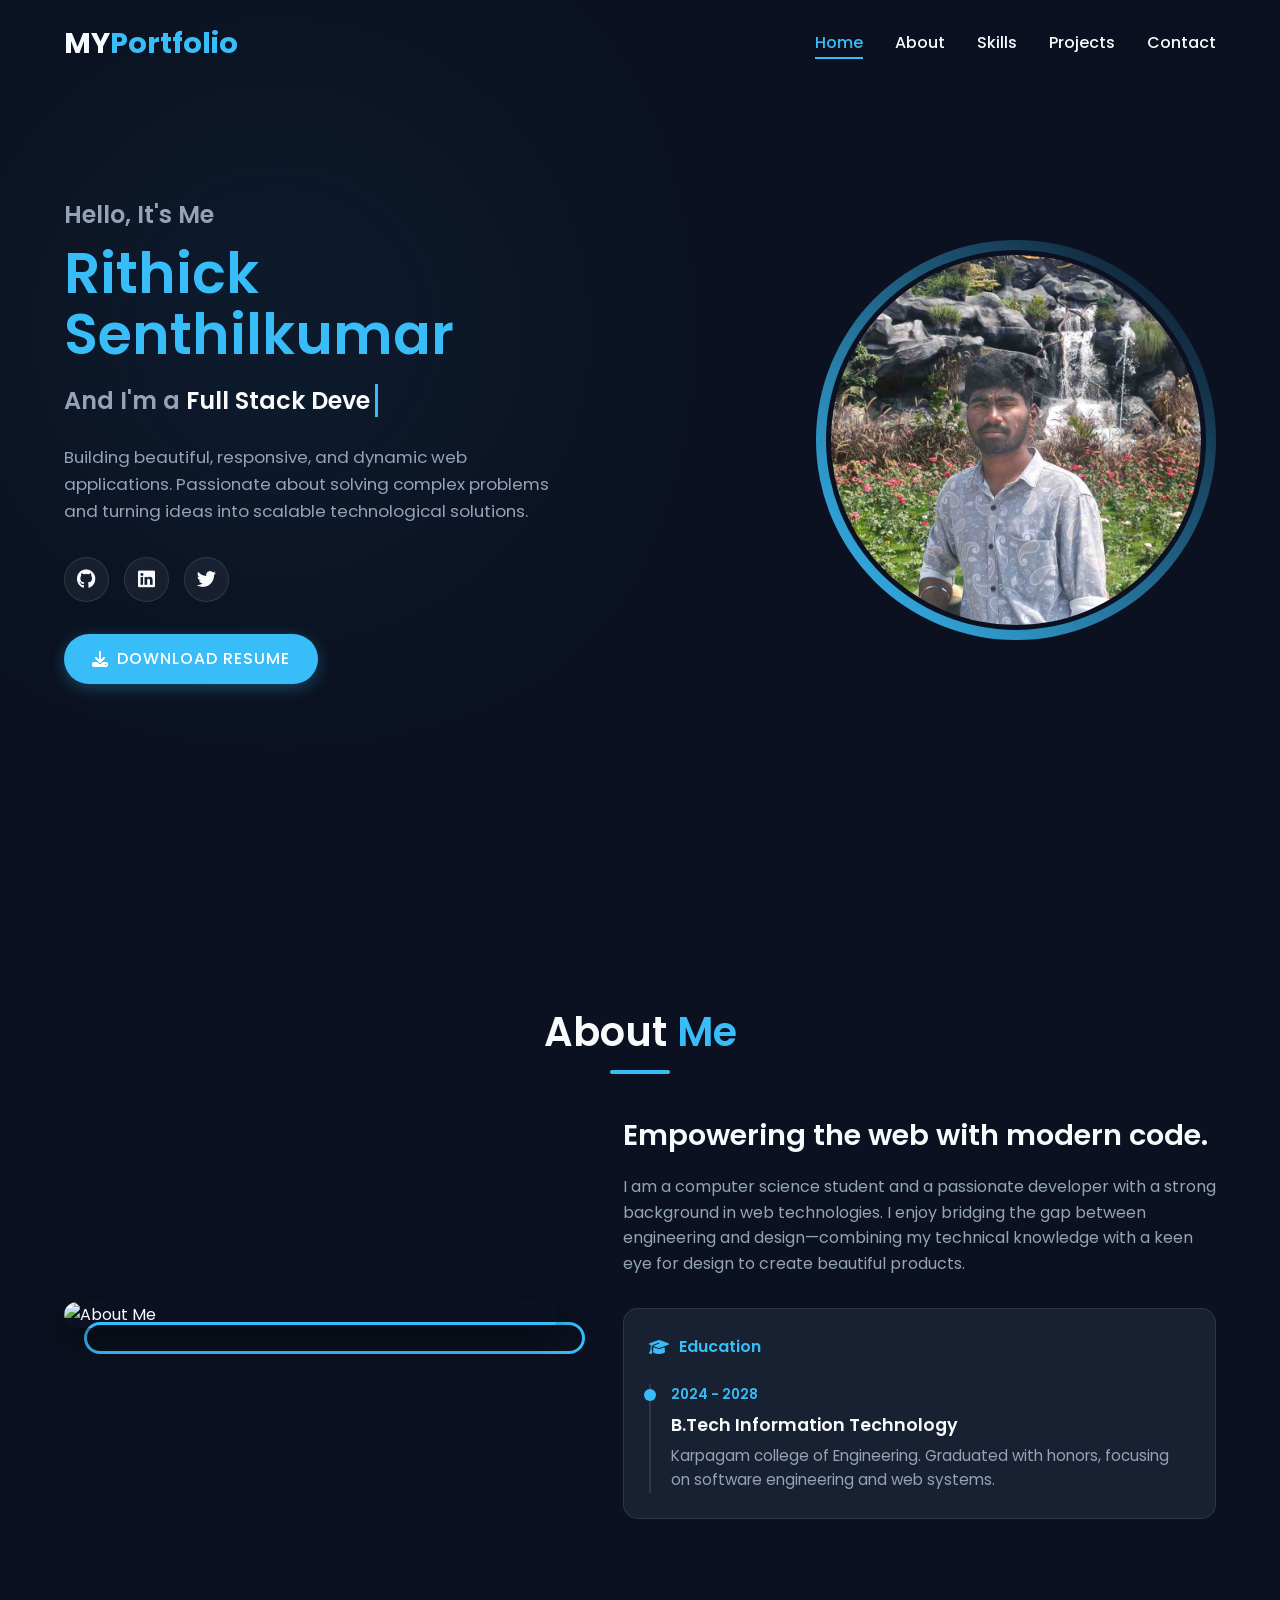
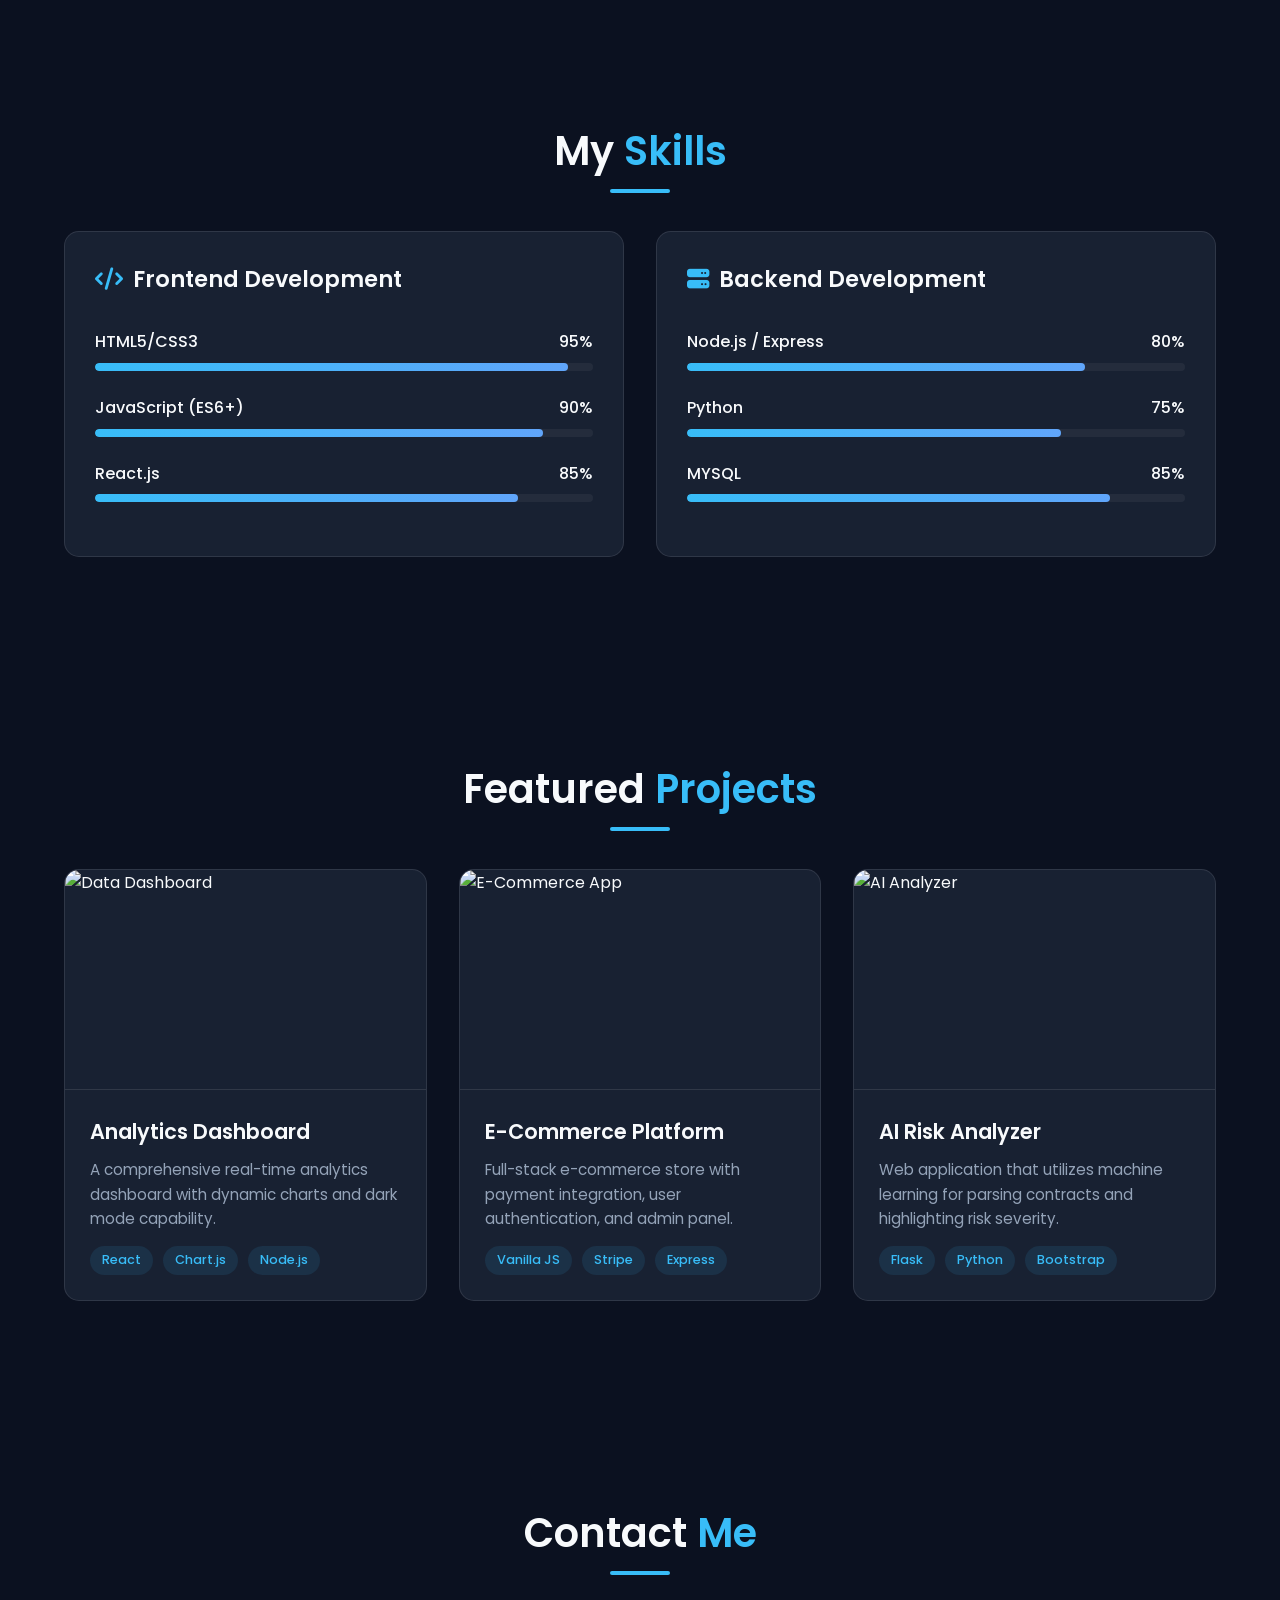
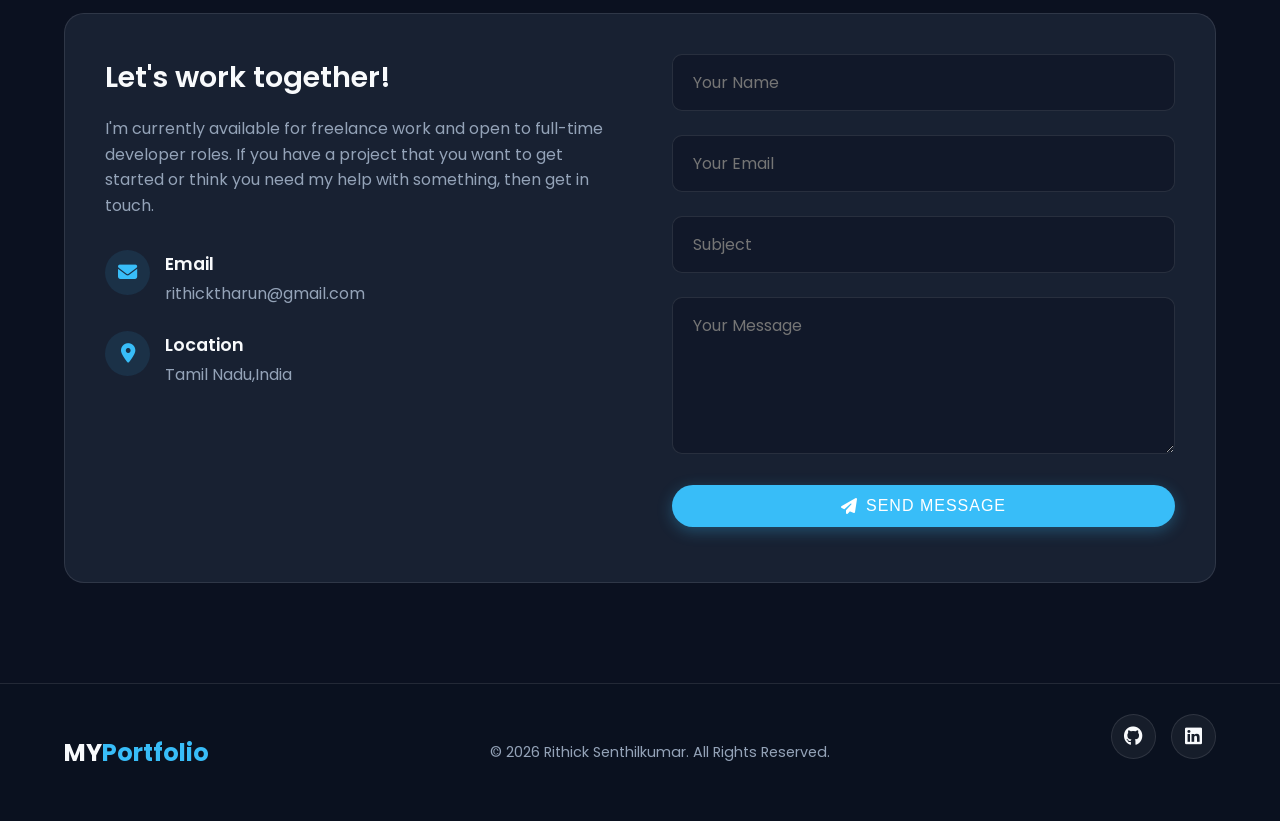
==== portfolio/index.html @ c16b90b9 "Add files via upload" ====
<!DOCTYPE html>
<html lang="en">

<head>
    <meta charset="UTF-8">
    <meta name="viewport" content="width=device-width, initial-scale=1.0">
    <title>Portfolio - Full Stack Developer</title>
    <meta name="description" content="Personal portfolio of a full-stack developer">
    <link rel="stylesheet" href="style.css">
    <!-- Google Fonts -->
    <link href="https://fonts.googleapis.com/css2?family=Poppins:wght@300;400;500;600;700&display=swap"
        rel="stylesheet">
    <!-- Font Awesome -->
    <link rel="stylesheet" href="https://cdnjs.cloudflare.com/ajax/libs/font-awesome/6.4.0/css/all.min.css">
</head>

<body>
    <!-- Navigation -->
    <nav id="navbar">
        <div class="nav-container">
            <a href="#home" class="logo">MY<span>Portfolio</span></a>
            <ul class="nav-links">
                <li><a href="#home" class="nav-link active">Home</a></li>
                <li><a href="#about" class="nav-link">About</a></li>
                <li><a href="#skills" class="nav-link">Skills</a></li>
                <li><a href="#projects" class="nav-link">Projects</a></li>
                <li><a href="#contact" class="nav-link">Contact</a></li>
            </ul>
            <button class="menu-btn" id="menu-btn">
                <i class="fas fa-bars"></i>
            </button>
        </div>
    </nav>

    <!-- Mobile Menu -->
    <div class="mobile-menu" id="mobile-menu">
        <button class="close-btn" id="close-btn"><i class="fas fa-times"></i></button>
        <ul>
            <li><a href="#home" class="mobile-link">Home</a></li>
            <li><a href="#about" class="mobile-link">About</a></li>
            <li><a href="#skills" class="mobile-link">Skills</a></li>
            <li><a href="#projects" class="mobile-link">Projects</a></li>
            <li><a href="#contact" class="mobile-link">Contact</a></li>
        </ul>
    </div>

    <!-- Home Section -->
    <section id="home" class="home section-padding">
        <div class="container home-content">
            <div class="home-text block-reveal">
                <h3>Hello, It's Me</h3>
                <h1>Rithick Senthilkumar</h1>
                <h3>And I'm a <span class="typing-text">Full Stack Developer</span></h3>
                <p>Building beautiful, responsive, and dynamic web applications. Passionate about solving complex
                    problems and turning ideas into scalable technological solutions.</p>
                <div class="social-icons">
                    <a href="https://github.com/rithick55" target="_blank"><i class="fab fa-github"></i></a>
                    <a href="#" target="_blank"><i class="fab fa-linkedin"></i></a>
                    <a href="#" target="_blank"><i class="fab fa-twitter"></i></a>
                </div>
                <!-- Standard Resume Download Button -->
                <a href="resume.pdf" class="btn btn-primary" download="John_Doe_Resume.pdf">
                    <i class="fas fa-download"></i> Download Resume
                </a>
            </div>
            <div class="home-img block-reveal">
                <div class="img-box">
                    <img src="profile.jpg" alt="Profile Picture">
                </div>
            </div>
        </div>
    </section>

    <!-- About Section -->
    <section id="about" class="about section-padding">
        <div class="container">
            <h2 class="section-title">About <span>Me</span></h2>
            <div class="about-content">
                <div class="about-img block-reveal">
                    <img src="https://images.unsplash.com/photo-1573164713988-8665fc963095?auto=format&fit=crop&w=800&q=80"
                        alt="About Me">
                </div>
                <div class="about-text block-reveal">
                    <h3>Empowering the web with modern code.</h3>
                    <p>I am a computer science student and a passionate developer with a strong background in web
                        technologies. I enjoy bridging the gap between engineering and design—combining my technical
                        knowledge with a keen eye for design to create beautiful products.</p>

                    <div class="education-timeline">
                        <h4><i class="fas fa-graduation-cap"></i> Education</h4>
                        <div class="timeline-item">
                            <div class="timeline-date">2024 - 2028</div>
                            <div class="timeline-title">B.Tech Information Technology</div>
                            <div class="timeline-desc">Karpagam college of Engineering. Graduated with honors, focusing
                                on software engineering and web systems.</div>
                        </div>
                    </div>
                </div>
            </div>
        </div>
    </section>

    <!-- Skills Section -->
    <section id="skills" class="skills section-padding">
        <div class="container">
            <h2 class="section-title">My <span>Skills</span></h2>
            <div class="skills-content">
                <div class="skill-category block-reveal">
                    <h3><i class="fas fa-code"></i> Frontend Development</h3>
                    <div class="skill-box">
                        <div class="skill-info">
                            <span>HTML5/CSS3</span>
                            <span>95%</span>
                        </div>
                        <div class="progress-bar">
                            <div class="progress" style="width: 95%;"></div>
                        </div>
                    </div>
                    <div class="skill-box">
                        <div class="skill-info">
                            <span>JavaScript (ES6+)</span>
                            <span>90%</span>
                        </div>
                        <div class="progress-bar">
                            <div class="progress" style="width: 90%;"></div>
                        </div>
                    </div>
                    <div class="skill-box">
                        <div class="skill-info">
                            <span>React.js</span>
                            <span>85%</span>
                        </div>
                        <div class="progress-bar">
                            <div class="progress" style="width: 85%;"></div>
                        </div>
                    </div>
                </div>

                <div class="skill-category block-reveal">
                    <h3><i class="fas fa-server"></i> Backend Development</h3>
                    <div class="skill-box">
                        <div class="skill-info">
                            <span>Node.js / Express</span>
                            <span>80%</span>
                        </div>
                        <div class="progress-bar">
                            <div class="progress" style="width: 80%;"></div>
                        </div>
                    </div>
                    <div class="skill-box">
                        <div class="skill-info">
                            <span>Python</span>
                            <span>75%</span>
                        </div>
                        <div class="progress-bar">
                            <div class="progress" style="width: 75%;"></div>
                        </div>
                    </div>
                    <div class="skill-box">
                        <div class="skill-info">
                            <span>MYSQL</span>
                            <span>85%</span>
                        </div>
                        <div class="progress-bar">
                            <div class="progress" style="width: 85%;"></div>
                        </div>
                    </div>
                </div>
            </div>
        </div>
    </section>

    <!-- Projects Section -->
    <section id="projects" class="projects section-padding">
        <div class="container">
            <h2 class="section-title">Featured <span>Projects</span></h2>
            <div class="projects-grid">
                <!-- Project 1 -->
                <div class="project-card block-reveal">
                    <div class="project-img">
                        <img src="https://images.unsplash.com/photo-1551288049-bebda4e38f71?auto=format&fit=crop&w=600&q=80"
                            alt="Data Dashboard">
                        <div class="project-links">
                            <a href="#" class="btn-sm"><i class="fas fa-external-link-alt"></i> Live View</a>
                            <a href="#" class="btn-sm"><i class="fab fa-github"></i> Code</a>
                        </div>
                    </div>
                    <div class="project-info">
                        <h3>Analytics Dashboard</h3>
                        <p>A comprehensive real-time analytics dashboard with dynamic charts and dark mode capability.
                        </p>
                        <div class="project-tags">
                            <span>React</span>
                            <span>Chart.js</span>
                            <span>Node.js</span>
                        </div>
                    </div>
                </div>

                <!-- Project 2 -->
                <div class="project-card block-reveal">
                    <div class="project-img">
                        <img src="https://images.unsplash.com/photo-1555066931-4365d14bab8c?auto=format&fit=crop&w=600&q=80"
                            alt="E-Commerce App">
                        <div class="project-links">
                            <a href="#" class="btn-sm"><i class="fas fa-external-link-alt"></i> Live View</a>
                            <a href="#" class="btn-sm"><i class="fab fa-github"></i> Code</a>
                        </div>
                    </div>
                    <div class="project-info">
                        <h3>E-Commerce Platform</h3>
                        <p>Full-stack e-commerce store with payment integration, user authentication, and admin panel.
                        </p>
                        <div class="project-tags">
                            <span>Vanilla JS</span>
                            <span>Stripe</span>
                            <span>Express</span>
                        </div>
                    </div>
                </div>

                <!-- Project 3 -->
                <div class="project-card block-reveal">
                    <div class="project-img">
                        <img src="https://images.unsplash.com/photo-1517694712202-14dd9538aa97?auto=format&fit=crop&w=600&q=80"
                            alt="AI Analyzer">
                        <div class="project-links">
                            <a href="#" class="btn-sm"><i class="fas fa-external-link-alt"></i> Live View</a>
                            <a href="#" class="btn-sm"><i class="fab fa-github"></i> Code</a>
                        </div>
                    </div>
                    <div class="project-info">
                        <h3>AI Risk Analyzer</h3>
                        <p>Web application that utilizes machine learning for parsing contracts and highlighting risk
                            severity.</p>
                        <div class="project-tags">
                            <span>Flask</span>
                            <span>Python</span>
                            <span>Bootstrap</span>
                        </div>
                    </div>
                </div>
            </div>
        </div>
    </section>

    <!-- Contact Section -->
    <section id="contact" class="contact section-padding">
        <div class="container">
            <h2 class="section-title">Contact <span>Me</span></h2>
            <div class="contact-content">
                <div class="contact-info block-reveal">
                    <h3>Let's work together!</h3>
                    <p>I'm currently available for freelance work and open to full-time developer roles. If you have a
                        project that you want to get started or think you need my help with something, then get in
                        touch.</p>

                    <div class="contact-item">
                        <div class="icon"><i class="fas fa-envelope"></i></div>
                        <div>
                            <h4>Email</h4>
                            <p>rithicktharun@gmail.com</p>
                        </div>
                    </div>
                    <div class="contact-item">
                        <div class="icon"><i class="fas fa-map-marker-alt"></i></div>
                        <div>
                            <h4>Location</h4>
                            <p>Tamil Nadu,India</p>
                        </div>
                    </div>
                </div>

                <form id="contactForm" class="contact-form block-reveal"
                    action="https://formsubmit.co/rithicktharun@gmail.com" method="POST">
                    <!-- Disable FormSubmit captcha for smoother experience -->
                    <input type="hidden" name="_captcha" value="false">
                    <div class="input-group">
                        <input type="text" id="name" name="name" required placeholder="Your Name">
                    </div>
                    <div class="input-group">
                        <input type="email" id="email" name="email" required placeholder="Your Email">
                    </div>
                    <div class="input-group">
                        <input type="text" id="subject" name="subject" required placeholder="Subject">
                    </div>
                    <div class="input-group">
                        <textarea id="message" name="message" rows="5" required placeholder="Your Message"></textarea>
                    </div>
                    <button type="submit" class="btn btn-primary w-100">
                        <i class="fas fa-paper-plane"></i> Send Message
                    </button>
                    <div class="form-status" id="form-status"></div>
                </form>
            </div>
        </div>
    </section>

    <!-- Footer -->
    <footer>
        <div class="container footer-content">
            <div class="footer-logo">MY<span>Portfolio</span></div>
            <p>&copy; 2026 Rithick Senthilkumar. All Rights Reserved.</p>
            <div class="social-icons">
                <a href="https://github.com/rithick55" target="_blank"><i class="fab fa-github"></i></a>
                <a href="#" target="_blank"><i class="fab fa-linkedin"></i></a>
            </div>
        </div>
    </footer>

    <script src="script.js"></script>
</body>

</html>
---- portfolio/style.css ----
/* Base Variables & Reset */
:root {
    --bg-main: #0b1120;
    /* Deep navy */
    --bg-secondary: #1e293b;
    /* Slate */
    --text-primary: #f8fafc;
    --text-secondary: #94a3b8;
    --accent: #38bdf8;
    /* Vibrant Sky Blue */
    --accent-hover: #0ea5e9;
    --card-bg: rgba(30, 41, 59, 0.7);
    --border-color: rgba(255, 255, 255, 0.1);
    --font-main: 'Poppins', sans-serif;
    --transition: all 0.3s cubic-bezier(0.4, 0, 0.2, 1);
}

* {
    margin: 0;
    padding: 0;
    box-sizing: border-box;
}

html {
    scroll-behavior: smooth;
}

body {
    font-family: var(--font-main);
    background-color: var(--bg-main);
    color: var(--text-primary);
    line-height: 1.6;
    overflow-x: hidden;
}

/* Typography */
h1,
h2,
h3,
h4,
h5,
h6 {
    color: var(--text-primary);
    font-weight: 600;
}

a {
    text-decoration: none;
    color: var(--text-primary);
    transition: var(--transition);
}

img {
    max-width: 100%;
    height: auto;
    display: block;
}

ul {
    list-style: none;
}

/* Utility Classes */
.container {
    width: 90%;
    max-width: 1200px;
    margin: 0 auto;
}

.section-padding {
    padding: 100px 0;
}

.section-title {
    text-align: center;
    font-size: 2.5rem;
    margin-bottom: 3rem;
    position: relative;
    z-index: 1;
}

.section-title span {
    color: var(--accent);
}

.section-title::after {
    content: '';
    position: absolute;
    width: 60px;
    height: 4px;
    background: var(--accent);
    bottom: -10px;
    left: 50%;
    transform: translateX(-50%);
    border-radius: 2px;
}

.btn {
    display: inline-flex;
    align-items: center;
    gap: 8px;
    padding: 12px 28px;
    border-radius: 30px;
    font-size: 1rem;
    font-weight: 500;
    cursor: pointer;
    transition: var(--transition);
    border: none;
    outline: none;
    text-transform: uppercase;
    letter-spacing: 1px;
}

.btn-primary {
    background: var(--accent);
    color: #fff;
    box-shadow: 0 4px 15px rgba(56, 189, 248, 0.3);
}

.btn-primary:hover {
    background: var(--accent-hover);
    transform: translateY(-3px);
    box-shadow: 0 8px 25px rgba(56, 189, 248, 0.5);
}

.btn-sm {
    padding: 8px 16px;
    font-size: 0.85rem;
    border-radius: 20px;
    background: rgba(255, 255, 255, 0.1);
    color: white;
}

.btn-sm:hover {
    background: var(--accent);
}

.w-100 {
    width: 100%;
    justify-content: center;
}

/* Navigation */
nav {
    position: fixed;
    top: 0;
    width: 100%;
    padding: 20px 0;
    z-index: 1000;
    transition: var(--transition);
    background: transparent;
}

nav.sticky {
    background: rgba(11, 17, 32, 0.95);
    backdrop-filter: blur(10px);
    padding: 15px 0;
    box-shadow: 0 4px 20px rgba(0, 0, 0, 0.5);
    border-bottom: 1px solid var(--border-color);
}

.nav-container {
    display: flex;
    justify-content: space-between;
    align-items: center;
    width: 90%;
    max-width: 1200px;
    margin: 0 auto;
}

.logo {
    font-size: 1.8rem;
    font-weight: 700;
    color: var(--text-primary);
}

.logo span {
    color: var(--accent);
}

.nav-links {
    display: flex;
    gap: 2rem;
}

.nav-links .nav-link {
    font-weight: 500;
    font-size: 1rem;
    position: relative;
    padding-bottom: 5px;
}

.nav-links .nav-link::after {
    content: '';
    position: absolute;
    width: 0;
    height: 2px;
    background: var(--accent);
    bottom: 0;
    left: 0;
    transition: var(--transition);
}

.nav-links .nav-link.active {
    color: var(--accent);
}

.nav-links .nav-link.active::after,
.nav-links .nav-link:hover::after {
    width: 100%;
}

.nav-links .nav-link:hover {
    color: var(--accent);
}

.menu-btn {
    display: none;
    background: none;
    border: none;
    color: var(--text-primary);
    font-size: 1.5rem;
    cursor: pointer;
}

/* Mobile Menu */
.mobile-menu {
    position: fixed;
    top: 0;
    right: -100%;
    width: 250px;
    height: 100vh;
    background: var(--bg-secondary);
    z-index: 2000;
    padding: 80px 30px;
    transition: var(--transition);
    box-shadow: -5px 0 25px rgba(0, 0, 0, 0.5);
}

.mobile-menu.active {
    right: 0;
}

.close-btn {
    position: absolute;
    top: 25px;
    right: 30px;
    background: none;
    border: none;
    color: var(--text-primary);
    font-size: 1.5rem;
    cursor: pointer;
}

.mobile-menu ul {
    display: flex;
    flex-direction: column;
    gap: 1.5rem;
}

.mobile-menu .mobile-link {
    font-size: 1.2rem;
    font-weight: 500;
    display: block;
    width: 100%;
}

.mobile-menu .mobile-link:hover {
    color: var(--accent);
}

/* Home Section */
.home {
    min-height: 100vh;
    display: flex;
    align-items: center;
    position: relative;
    padding-top: 80px;
}

/* Background glow effect */
.home::before {
    content: "";
    position: absolute;
    top: 20%;
    left: 10%;
    width: 300px;
    height: 300px;
    background: var(--accent);
    border-radius: 50%;
    filter: blur(150px);
    opacity: 0.2;
    z-index: 0;
}

.home-content {
    display: flex;
    align-items: center;
    justify-content: space-between;
    gap: 2rem;
    position: relative;
    z-index: 1;
}

.home-text {
    flex: 1;
}

.home-text h3 {
    font-size: 1.5rem;
    margin-bottom: 0.5rem;
    color: var(--text-secondary);
}

.home-text h1 {
    font-size: 3.5rem;
    line-height: 1.1;
    margin-bottom: 1rem;
    color: var(--accent);
}

.home-text p {
    color: var(--text-secondary);
    margin: 1.5rem 0 2rem;
    max-width: 500px;
    font-size: 1.05rem;
}

.typing-text {
    color: var(--text-primary);
    border-right: 3px solid var(--accent);
    padding-right: 5px;
    animation: blink 0.75s step-end infinite;
}

@keyframes blink {
    50% {
        border-color: transparent;
    }
}

.social-icons {
    display: flex;
    gap: 15px;
    margin-bottom: 2rem;
}

.social-icons a {
    display: inline-flex;
    justify-content: center;
    align-items: center;
    width: 45px;
    height: 45px;
    background: rgba(255, 255, 255, 0.05);
    border: 1px solid var(--border-color);
    border-radius: 50%;
    font-size: 1.2rem;
    color: var(--text-primary);
    transition: var(--transition);
}

.social-icons a:hover {
    background: var(--accent);
    border-color: var(--accent);
    transform: translateY(-5px);
    box-shadow: 0 5px 15px rgba(56, 189, 248, 0.4);
}

.home-img {
    flex: 1;
    display: flex;
    justify-content: flex-end;
}

.img-box {
    position: relative;
    width: 400px;
    height: 400px;
    border-radius: 50%;
    padding: 10px;
    background: linear-gradient(45deg, var(--accent), transparent);
    animation: spin 10s linear infinite;
}

@keyframes spin {
    100% {
        transform: rotate(360deg);
    }
}

.img-box img {
    width: 100%;
    height: 100%;
    object-fit: cover;
    border-radius: 50%;
    background: var(--bg-main);
    padding: 5px;
    animation: unspin 10s linear infinite;
}

@keyframes unspin {
    100% {
        transform: rotate(-360deg);
    }
}

/* About Section */
.about-content {
    display: flex;
    align-items: center;
    gap: 4rem;
}

.about-img {
    flex: 1;
    position: relative;
}

.about-img::after {
    content: '';
    position: absolute;
    width: 100%;
    height: 100%;
    border: 3px solid var(--accent);
    top: 20px;
    left: 20px;
    border-radius: 20px;
    z-index: -1;
    transition: var(--transition);
}

.about-img:hover::after {
    top: 10px;
    left: 10px;
}

.about-img img {
    border-radius: 20px;
    box-shadow: 0 10px 30px rgba(0, 0, 0, 0.5);
}

.about-text {
    flex: 1.2;
}

.about-text h3 {
    font-size: 1.8rem;
    margin-bottom: 1rem;
    color: var(--text-primary);
}

.about-text p {
    color: var(--text-secondary);
    margin-bottom: 2rem;
}

.education-timeline {
    background: var(--card-bg);
    padding: 25px;
    border-radius: 15px;
    border: 1px solid var(--border-color);
}

.education-timeline h4 {
    margin-bottom: 1.5rem;
    display: flex;
    align-items: center;
    gap: 10px;
    color: var(--accent);
}

.timeline-item {
    position: relative;
    padding-left: 20px;
    border-left: 2px solid var(--border-color);
}

.timeline-item::before {
    content: '';
    position: absolute;
    left: -7px;
    top: 5px;
    width: 12px;
    height: 12px;
    background: var(--accent);
    border-radius: 50%;
}

.timeline-date {
    font-size: 0.85rem;
    color: var(--accent);
    margin-bottom: 5px;
    font-weight: 600;
}

.timeline-title {
    font-size: 1.1rem;
    font-weight: 600;
    margin-bottom: 5px;
}

.timeline-desc {
    color: var(--text-secondary);
    font-size: 0.95rem;
}

/* Skills Section */
.skills-content {
    display: grid;
    grid-template-columns: repeat(auto-fit, minmax(300px, 1fr));
    gap: 2rem;
}

.skill-category {
    background: var(--card-bg);
    padding: 30px;
    border-radius: 15px;
    border: 1px solid var(--border-color);
    transition: var(--transition);
}

.skill-category:hover {
    transform: translateY(-5px);
    border-color: rgba(56, 189, 248, 0.3);
    box-shadow: 0 10px 30px rgba(0, 0, 0, 0.3);
}

.skill-category h3 {
    display: flex;
    align-items: center;
    gap: 10px;
    margin-bottom: 2rem;
    font-size: 1.4rem;
}

.skill-category h3 i {
    color: var(--accent);
}

.skill-box {
    margin-bottom: 1.5rem;
}

.skill-info {
    display: flex;
    justify-content: space-between;
    margin-bottom: 8px;
    font-weight: 500;
}

.progress-bar {
    width: 100%;
    height: 8px;
    background: rgba(255, 255, 255, 0.05);
    border-radius: 10px;
    overflow: hidden;
}

.progress {
    height: 100%;
    background: linear-gradient(90deg, var(--accent), #60a5fa);
    border-radius: 10px;
    position: relative;
}

/* Projects Section */
.projects-grid {
    display: grid;
    grid-template-columns: repeat(auto-fit, minmax(320px, 1fr));
    gap: 2rem;
}

.project-card {
    background: var(--card-bg);
    border-radius: 15px;
    overflow: hidden;
    border: 1px solid var(--border-color);
    transition: var(--transition);
}

.project-card:hover {
    transform: translateY(-10px);
    border-color: rgba(56, 189, 248, 0.3);
    box-shadow: 0 15px 40px rgba(0, 0, 0, 0.4);
}

.project-img {
    width: 100%;
    height: 220px;
    overflow: hidden;
    position: relative;
    border-bottom: 1px solid var(--border-color);
}

.project-img img {
    width: 100%;
    height: 100%;
    object-fit: cover;
    transition: var(--transition);
}

.project-card:hover .project-img img {
    transform: scale(1.1);
}

.project-links {
    position: absolute;
    top: 0;
    left: 0;
    width: 100%;
    height: 100%;
    background: rgba(11, 17, 32, 0.8);
    display: flex;
    justify-content: center;
    align-items: center;
    gap: 15px;
    opacity: 0;
    transition: var(--transition);
}

.project-card:hover .project-links {
    opacity: 1;
}

.project-info {
    padding: 25px;
}

.project-info h3 {
    font-size: 1.3rem;
    margin-bottom: 10px;
    color: var(--text-primary);
}

.project-info p {
    color: var(--text-secondary);
    font-size: 0.95rem;
    margin-bottom: 15px;
}

.project-tags {
    display: flex;
    flex-wrap: wrap;
    gap: 10px;
}

.project-tags span {
    font-size: 0.8rem;
    padding: 4px 12px;
    background: rgba(56, 189, 248, 0.1);
    color: var(--accent);
    border-radius: 20px;
    font-weight: 500;
}

/* Contact Section */
.contact-content {
    display: grid;
    grid-template-columns: 1fr 1fr;
    gap: 4rem;
    background: var(--card-bg);
    padding: 40px;
    border-radius: 20px;
    border: 1px solid var(--border-color);
}

.contact-info h3 {
    font-size: 1.8rem;
    margin-bottom: 1rem;
}

.contact-info p {
    color: var(--text-secondary);
    margin-bottom: 2rem;
}

.contact-item {
    display: flex;
    align-items: flex-start;
    gap: 15px;
    margin-bottom: 1.5rem;
}

.contact-item .icon {
    width: 45px;
    height: 45px;
    border-radius: 50%;
    background: rgba(56, 189, 248, 0.1);
    color: var(--accent);
    display: flex;
    justify-content: center;
    align-items: center;
    font-size: 1.2rem;
}

.contact-item h4 {
    font-size: 1.1rem;
    margin-bottom: 3px;
}

.contact-item p {
    color: var(--text-secondary);
    margin-bottom: 0;
}

.contact-form .input-group {
    margin-bottom: 1.5rem;
}

.contact-form input,
.contact-form textarea {
    width: 100%;
    padding: 15px 20px;
    background: rgba(11, 17, 32, 0.5);
    border: 1px solid var(--border-color);
    border-radius: 10px;
    color: var(--text-primary);
    font-family: inherit;
    font-size: 1rem;
    transition: var(--transition);
}

.contact-form input:focus,
.contact-form textarea:focus {
    outline: none;
    border-color: var(--accent);
    box-shadow: 0 0 10px rgba(56, 189, 248, 0.2);
}

.form-status {
    margin-top: 15px;
    text-align: center;
    font-weight: 500;
}

/* Footer */
footer {
    background: rgba(11, 17, 32, 0.9);
    padding: 30px 0;
    border-top: 1px solid var(--border-color);
}

.footer-content {
    display: flex;
    justify-content: space-between;
    align-items: center;
}

.footer-logo {
    font-size: 1.5rem;
    font-weight: 700;
}

.footer-logo span {
    color: var(--accent);
}

.footer-content p {
    color: var(--text-secondary);
    font-size: 0.9rem;
}

/* Animation Classes */
.block-reveal {
    opacity: 0;
    transform: translateY(30px);
    transition: all 0.8s ease-out;
}

.block-reveal.in-view {
    opacity: 1;
    transform: translateY(0);
}

/* Responsive Design */
@media (max-width: 992px) {
    .home-text h1 {
        font-size: 2.8rem;
    }

    .about-content,
    .contact-content {
        grid-template-columns: 1fr;
        gap: 3rem;
        flex-direction: column;
    }

    .about-img,
    .home-img {
        display: flex;
        justify-content: center;
    }

    .img-box {
        width: 320px;
        height: 320px;
    }
}

@media (max-width: 768px) {
    .nav-links {
        display: none;
    }

    .menu-btn {
        display: block;
    }

    .home-content {
        flex-direction: column;
        text-align: center;
    }

    .home-text p {
        margin: 1.5rem auto 2rem;
    }

    .social-icons {
        justify-content: center;
    }

    .home-img {
        margin-top: 2rem;
    }

    .img-box {
        width: 280px;
        height: 280px;
    }

    .section-padding {
        padding: 60px 0;
    }

    .section-title {
        font-size: 2rem;
    }

    .footer-content {
        flex-direction: column;
        gap: 15px;
        text-align: center;
    }
}
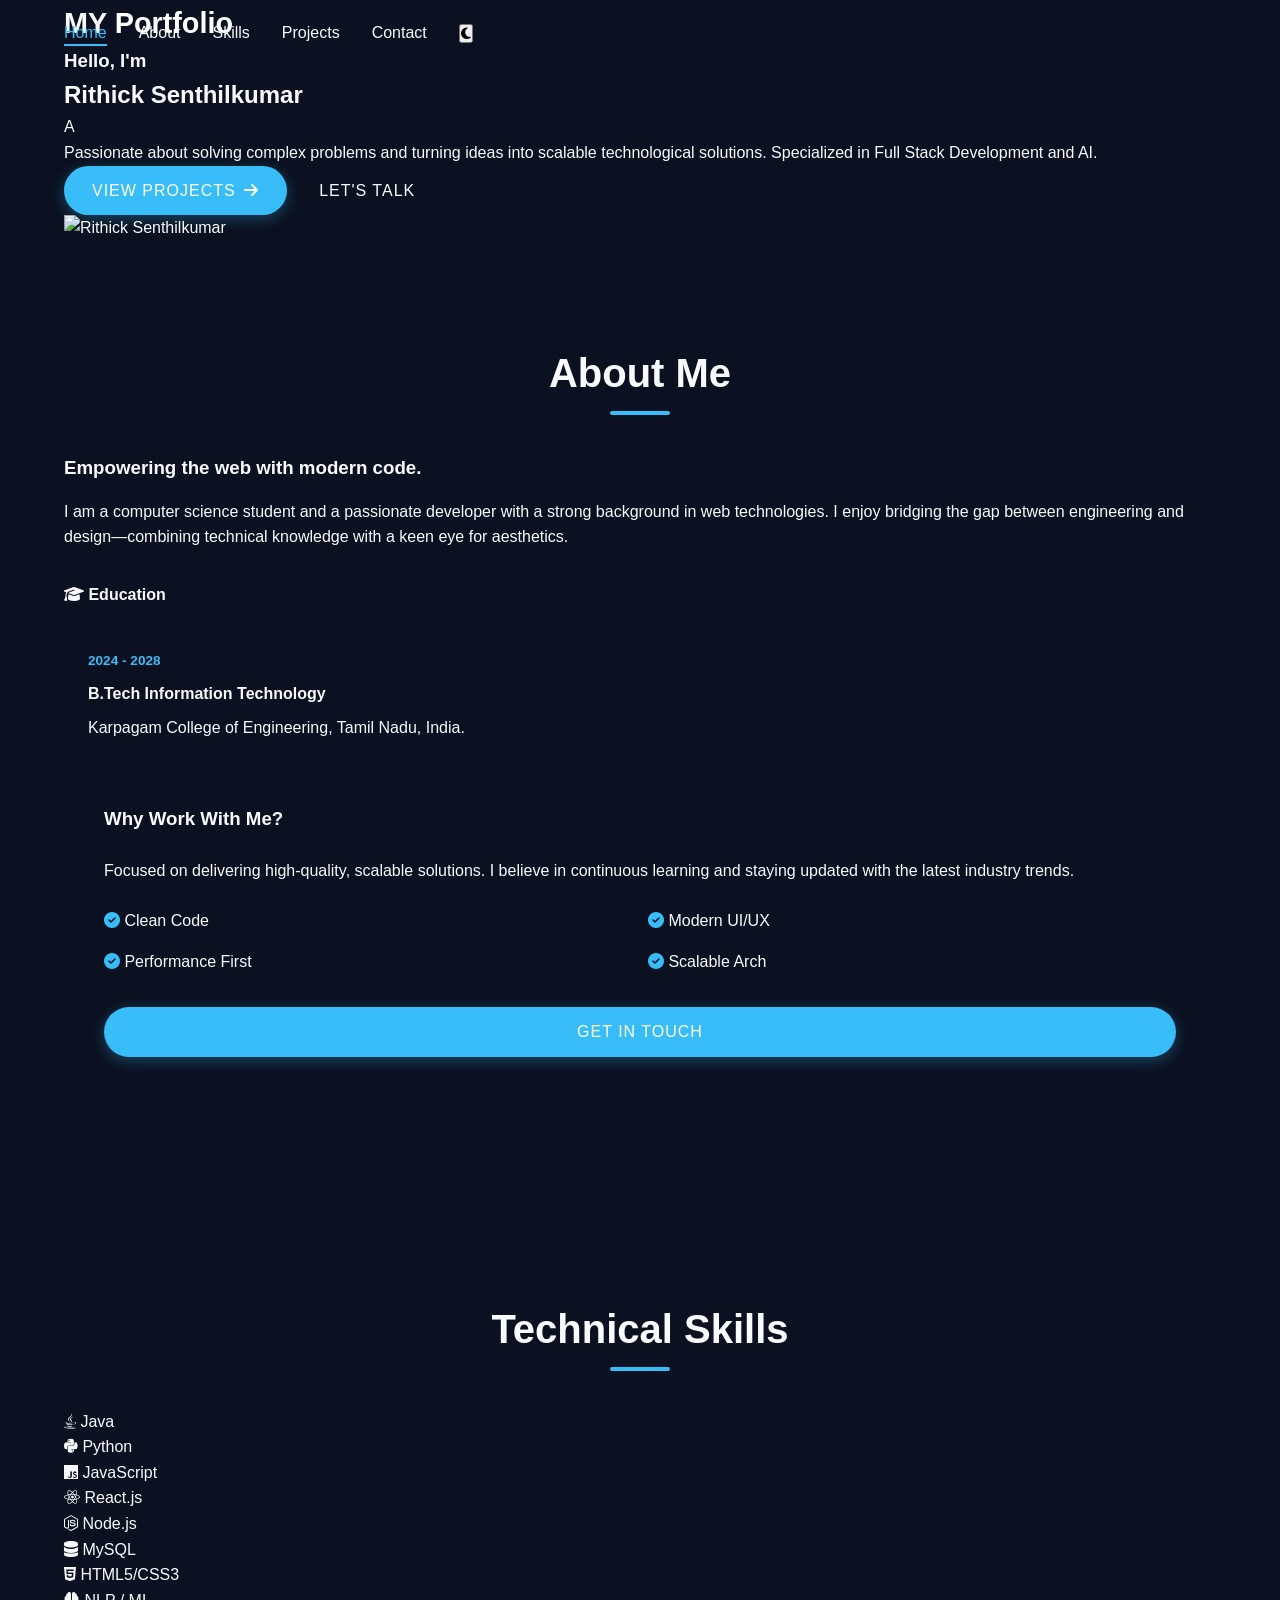
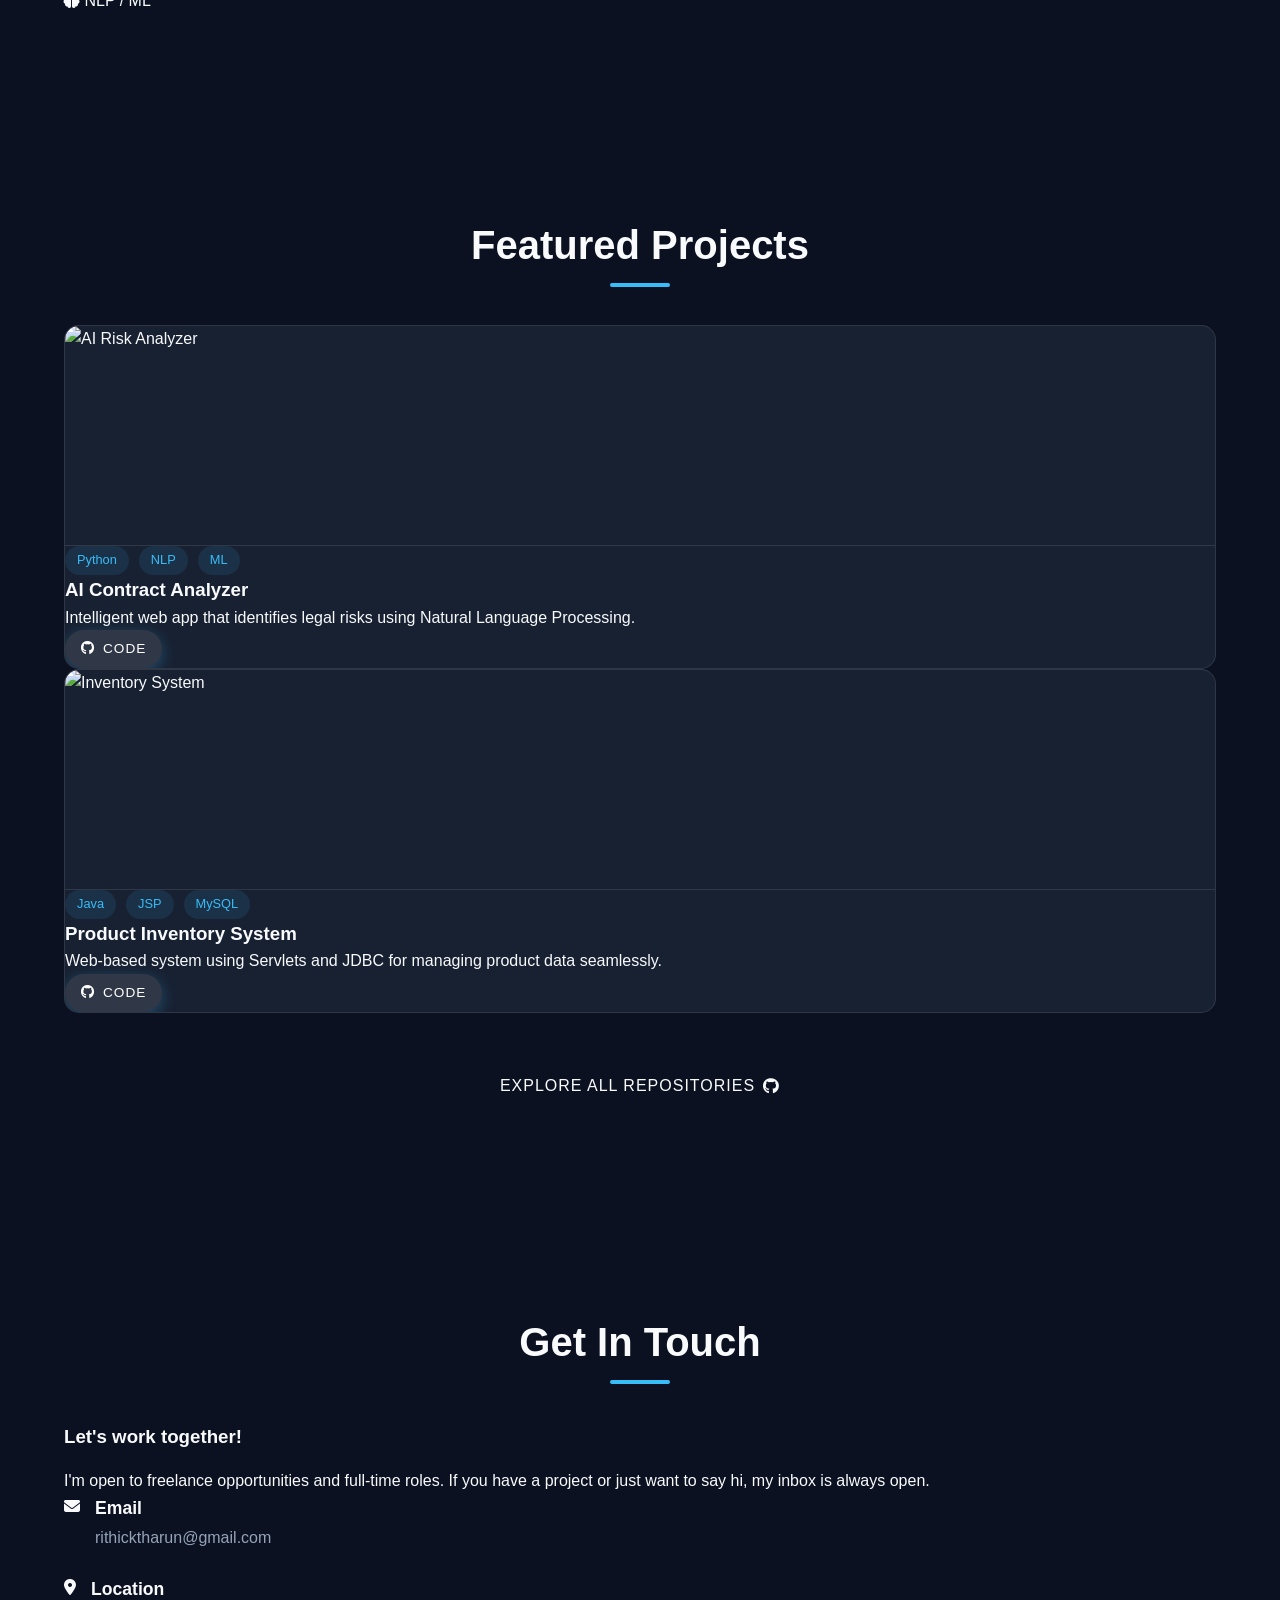
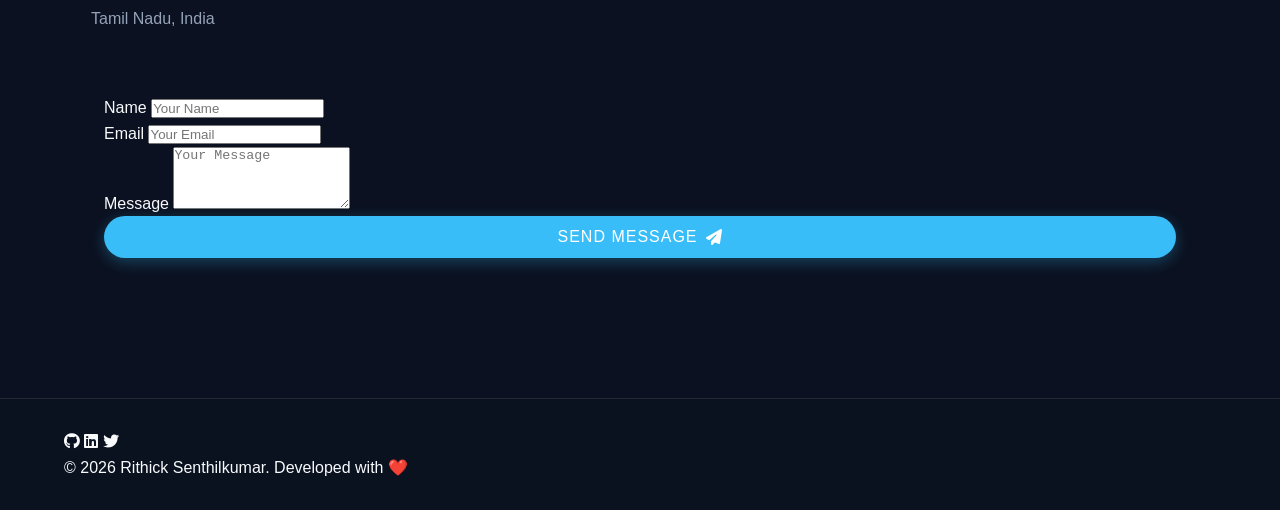
==== commit 3e969e23: "Update index.html" ====
--- a/portfolio/index.html
+++ b/portfolio/index.html
@@ -4,311 +4,243 @@
 <head>
     <meta charset="UTF-8">
     <meta name="viewport" content="width=device-width, initial-scale=1.0">
-    <title>Portfolio - Full Stack Developer</title>
-    <meta name="description" content="Personal portfolio of a full-stack developer">
+    <title>Rithick Senthilkumar | Full Stack Developer</title>
+    <meta name="description"
+        content="Personal portfolio of Rithick Senthilkumar - Full Stack Developer specializing in AI, Java, and Web Technologies.">
     <link rel="stylesheet" href="style.css">
-    <!-- Google Fonts -->
-    <link href="https://fonts.googleapis.com/css2?family=Poppins:wght@300;400;500;600;700&display=swap"
-        rel="stylesheet">
-    <!-- Font Awesome -->
     <link rel="stylesheet" href="https://cdnjs.cloudflare.com/ajax/libs/font-awesome/6.4.0/css/all.min.css">
 </head>
 
-<body>
-    <!-- Navigation -->
-    <nav id="navbar">
-        <div class="nav-container">
-            <a href="#home" class="logo">MY<span>Portfolio</span></a>
-            <ul class="nav-links">
-                <li><a href="#home" class="nav-link active">Home</a></li>
-                <li><a href="#about" class="nav-link">About</a></li>
-                <li><a href="#skills" class="nav-link">Skills</a></li>
-                <li><a href="#projects" class="nav-link">Projects</a></li>
-                <li><a href="#contact" class="nav-link">Contact</a></li>
-            </ul>
-            <button class="menu-btn" id="menu-btn">
-                <i class="fas fa-bars"></i>
-            </button>
-        </div>
-    </nav>
-
-    <!-- Mobile Menu -->
-    <div class="mobile-menu" id="mobile-menu">
-        <button class="close-btn" id="close-btn"><i class="fas fa-times"></i></button>
-        <ul>
-            <li><a href="#home" class="mobile-link">Home</a></li>
-            <li><a href="#about" class="mobile-link">About</a></li>
-            <li><a href="#skills" class="mobile-link">Skills</a></li>
-            <li><a href="#projects" class="mobile-link">Projects</a></li>
-            <li><a href="#contact" class="mobile-link">Contact</a></li>
-        </ul>
-    </div>
-
-    <!-- Home Section -->
-    <section id="home" class="home section-padding">
-        <div class="container home-content">
-            <div class="home-text block-reveal">
-                <h3>Hello, It's Me</h3>
+<body data-theme="dark">
+
+    <header id="header">
+        <div class="container nav-container">
+            <a href="#home" class="logo">MY<span style="color: white;"> Portfolio</span></a>
+            <nav>
+                <ul class="nav-links">
+                    <li><a href="#home" class="nav-link active">Home</a></li>
+                    <li><a href="#about" class="nav-link">About</a></li>
+                    <li><a href="#skills" class="nav-link">Skills</a></li>
+                    <li><a href="#projects" class="nav-link">Projects</a></li>
+                    <li><a href="#contact" class="nav-link">Contact</a></li>
+                    <li>
+                        <button class="theme-toggle" id="theme-toggle" aria-label="Toggle Dark/Light Mode">
+                            <i class="fas fa-moon"></i>
+                        </button>
+                    </li>
+                </ul>
+            </nav>
+
+        </div>
+    </header>
+
+
+    <section id="home" class="hero">
+        <div class="container hero-content">
+            <div class="hero-text">
+                <h3>Hello, I'm</h3>
                 <h1>Rithick Senthilkumar</h1>
-                <h3>And I'm a <span class="typing-text">Full Stack Developer</span></h3>
-                <p>Building beautiful, responsive, and dynamic web applications. Passionate about solving complex
-                    problems and turning ideas into scalable technological solutions.</p>
-                <div class="social-icons">
-                    <a href="https://github.com/rithick55" target="_blank"><i class="fab fa-github"></i></a>
-                    <a href="#" target="_blank"><i class="fab fa-linkedin"></i></a>
-                    <a href="#" target="_blank"><i class="fab fa-twitter"></i></a>
-                </div>
-                <!-- Standard Resume Download Button -->
-                <a href="resume.pdf" class="btn btn-primary" download="John_Doe_Resume.pdf">
-                    <i class="fas fa-download"></i> Download Resume
-                </a>
-            </div>
-            <div class="home-img block-reveal">
-                <div class="img-box">
-                    <img src="profile.jpg" alt="Profile Picture">
-                </div>
-            </div>
-        </div>
-    </section>
-
-    <!-- About Section -->
-    <section id="about" class="about section-padding">
-        <div class="container">
-            <h2 class="section-title">About <span>Me</span></h2>
-            <div class="about-content">
-                <div class="about-img block-reveal">
-                    <img src="https://images.unsplash.com/photo-1573164713988-8665fc963095?auto=format&fit=crop&w=800&q=80"
-                        alt="About Me">
-                </div>
-                <div class="about-text block-reveal">
+                <p>A <span id="typing-text" style="color: var(--accent); font-weight: 700;"></span></p>
+                <p>Passionate about solving complex problems and turning ideas into scalable technological solutions.
+                    Specialized in Full Stack Development and AI.</p>
+                <div class="hero-btns">
+                    <a href="#projects" class="btn btn-primary">View Projects <i class="fas fa-arrow-right"></i></a>
+                    <a href="#contact" class="btn btn-outline">Let's Talk</a>
+                </div>
+            </div>
+            <div class="hero-image-container">
+                <div class="hero-blob"></div>
+                <div class="hero-img-box">
+                    <img src="profile.png" alt="Rithick Senthilkumar">
+                </div>
+            </div>
+        </div>
+    </section>
+
+
+    <section id="about" class="section-padding">
+        <div class="container">
+            <h2 class="section-title reveal">About Me</h2>
+            <div class="contact-grid">
+                <div class="reveal">
                     <h3>Empowering the web with modern code.</h3>
-                    <p>I am a computer science student and a passionate developer with a strong background in web
-                        technologies. I enjoy bridging the gap between engineering and design—combining my technical
-                        knowledge with a keen eye for design to create beautiful products.</p>
-
-                    <div class="education-timeline">
-                        <h4><i class="fas fa-graduation-cap"></i> Education</h4>
-                        <div class="timeline-item">
-                            <div class="timeline-date">2024 - 2028</div>
-                            <div class="timeline-title">B.Tech Information Technology</div>
-                            <div class="timeline-desc">Karpagam college of Engineering. Graduated with honors, focusing
-                                on software engineering and web systems.</div>
-                        </div>
-                    </div>
-                </div>
-            </div>
-        </div>
-    </section>
-
-    <!-- Skills Section -->
-    <section id="skills" class="skills section-padding">
-        <div class="container">
-            <h2 class="section-title">My <span>Skills</span></h2>
-            <div class="skills-content">
-                <div class="skill-category block-reveal">
-                    <h3><i class="fas fa-code"></i> Frontend Development</h3>
-                    <div class="skill-box">
-                        <div class="skill-info">
-                            <span>HTML5/CSS3</span>
-                            <span>95%</span>
-                        </div>
-                        <div class="progress-bar">
-                            <div class="progress" style="width: 95%;"></div>
-                        </div>
-                    </div>
-                    <div class="skill-box">
-                        <div class="skill-info">
-                            <span>JavaScript (ES6+)</span>
-                            <span>90%</span>
-                        </div>
-                        <div class="progress-bar">
-                            <div class="progress" style="width: 90%;"></div>
-                        </div>
-                    </div>
-                    <div class="skill-box">
-                        <div class="skill-info">
-                            <span>React.js</span>
-                            <span>85%</span>
-                        </div>
-                        <div class="progress-bar">
-                            <div class="progress" style="width: 85%;"></div>
-                        </div>
-                    </div>
-                </div>
-
-                <div class="skill-category block-reveal">
-                    <h3><i class="fas fa-server"></i> Backend Development</h3>
-                    <div class="skill-box">
-                        <div class="skill-info">
-                            <span>Node.js / Express</span>
-                            <span>80%</span>
-                        </div>
-                        <div class="progress-bar">
-                            <div class="progress" style="width: 80%;"></div>
-                        </div>
-                    </div>
-                    <div class="skill-box">
-                        <div class="skill-info">
-                            <span>Python</span>
-                            <span>75%</span>
-                        </div>
-                        <div class="progress-bar">
-                            <div class="progress" style="width: 75%;"></div>
-                        </div>
-                    </div>
-                    <div class="skill-box">
-                        <div class="skill-info">
-                            <span>MYSQL</span>
-                            <span>85%</span>
-                        </div>
-                        <div class="progress-bar">
-                            <div class="progress" style="width: 85%;"></div>
-                        </div>
-                    </div>
-                </div>
-            </div>
-        </div>
-    </section>
-
-    <!-- Projects Section -->
-    <section id="projects" class="projects section-padding">
-        <div class="container">
-            <h2 class="section-title">Featured <span>Projects</span></h2>
-            <div class="projects-grid">
-                <!-- Project 1 -->
-                <div class="project-card block-reveal">
+                    <p style="margin-top: 1rem; color: var(--text-muted);">I am a computer science student and a
+                        passionate developer with a strong background in web technologies. I enjoy bridging the gap
+                        between engineering and design—combining technical knowledge with a keen eye for aesthetics.</p>
+
+                    <div style="margin-top: 2rem;">
+                        <h4 style="margin-bottom: 1rem;"><i class="fas fa-graduation-cap"></i> Education</h4>
+                        <div class="glass-card" style="padding: 1.5rem;">
+                            <span class="timeline-date">2024 - 2028</span>
+                            <h4 style="margin: 0.5rem 0;">B.Tech Information Technology</h4>
+                            <p style="color: var(--text-muted);">Karpagam College of Engineering, Tamil Nadu, India.</p>
+                        </div>
+                    </div>
+                </div>
+                <div class="reveal">
+                    <div class="glass-card" style="padding: 2.5rem; height: 100%;">
+                        <h3>Why Work With Me?</h3>
+                        <p style="margin: 1.5rem 0; color: var(--text-muted);">Focused on delivering high-quality,
+                            scalable solutions. I believe in continuous learning and staying updated with the latest
+                            industry trends.</p>
+                        <ul style="display: grid; grid-template-columns: 1fr 1fr; gap: 1rem;">
+                            <li><i class="fas fa-check-circle" style="color: var(--accent);"></i> Clean Code</li>
+                            <li><i class="fas fa-check-circle" style="color: var(--accent);"></i> Modern UI/UX</li>
+                            <li><i class="fas fa-check-circle" style="color: var(--accent);"></i> Performance First</li>
+                            <li><i class="fas fa-check-circle" style="color: var(--accent);"></i> Scalable Arch</li>
+                        </ul>
+                        <div style="margin-top: 2rem;">
+                            <a href="#contact" class="btn btn-primary w-100">Get In Touch</a>
+                        </div>
+                    </div>
+                </div>
+            </div>
+        </div>
+    </section>
+
+
+    <section id="skills" class="section-padding bg-light" style="background: var(--secondary-bg);">
+        <div class="container">
+            <h2 class="section-title reveal">Technical Skills</h2>
+            <div class="reveal">
+                <div class="skills-grid">
+                    <div class="glass-card skill-chip"><i class="fab fa-java"></i> Java</div>
+                    <div class="glass-card skill-chip"><i class="fab fa-python"></i> Python</div>
+                    <div class="glass-card skill-chip"><i class="fab fa-js"></i> JavaScript</div>
+                    <div class="glass-card skill-chip"><i class="fab fa-react"></i> React.js</div>
+                    <div class="glass-card skill-chip"><i class="fab fa-node-js"></i> Node.js</div>
+                    <div class="glass-card skill-chip"><i class="fas fa-database"></i> MySQL</div>
+                    <div class="glass-card skill-chip"><i class="fab fa-html5"></i> HTML5/CSS3</div>
+                    <div class="glass-card skill-chip"><i class="fas fa-brain"></i> NLP / ML</div>
+                </div>
+            </div>
+        </div>
+    </section>
+
+
+    <section id="projects" class="section-padding">
+        <div class="container">
+            <h2 class="section-title reveal">Featured Projects</h2>
+            <div class="projects-container">
+
+                <div class="glass-card project-card reveal">
                     <div class="project-img">
-                        <img src="https://images.unsplash.com/photo-1551288049-bebda4e38f71?auto=format&fit=crop&w=600&q=80"
-                            alt="Data Dashboard">
-                        <div class="project-links">
-                            <a href="#" class="btn-sm"><i class="fas fa-external-link-alt"></i> Live View</a>
-                            <a href="#" class="btn-sm"><i class="fab fa-github"></i> Code</a>
-                        </div>
-                    </div>
-                    <div class="project-info">
-                        <h3>Analytics Dashboard</h3>
-                        <p>A comprehensive real-time analytics dashboard with dynamic charts and dark mode capability.
-                        </p>
+                        <img src="https://images.unsplash.com/photo-1450101499163-c8848c66ca85?auto=format&fit=crop&w=800"
+                            alt="AI Risk Analyzer">
+                    </div>
+                    <div class="project-overlay">
                         <div class="project-tags">
-                            <span>React</span>
-                            <span>Chart.js</span>
-                            <span>Node.js</span>
-                        </div>
-                    </div>
-                </div>
-
-                <!-- Project 2 -->
-                <div class="project-card block-reveal">
+                            <span class="tag">Python</span>
+                            <span class="tag">NLP</span>
+                            <span class="tag">ML</span>
+                        </div>
+                        <h3 class="project-title">AI Contract Analyzer</h3>
+                        <p class="project-desc">Intelligent web app that identifies legal risks using Natural Language
+                            Processing.</p>
+                        <div class="hero-btns">
+                            <a href="https://github.com/rithick55/AI-based-Contract-risk-Analyzer" target="_blank"
+                                class="btn btn-primary btn-sm"><i class="fab fa-github"></i> Code</a>
+                        </div>
+                    </div>
+                </div>
+
+                <div class="glass-card project-card reveal">
                     <div class="project-img">
-                        <img src="https://images.unsplash.com/photo-1555066931-4365d14bab8c?auto=format&fit=crop&w=600&q=80"
-                            alt="E-Commerce App">
-                        <div class="project-links">
-                            <a href="#" class="btn-sm"><i class="fas fa-external-link-alt"></i> Live View</a>
-                            <a href="#" class="btn-sm"><i class="fab fa-github"></i> Code</a>
-                        </div>
-                    </div>
-                    <div class="project-info">
-                        <h3>E-Commerce Platform</h3>
-                        <p>Full-stack e-commerce store with payment integration, user authentication, and admin panel.
-                        </p>
+                        <img src="https://images.unsplash.com/photo-1551288049-bebda4e38f71?auto=format&fit=crop&w=800"
+                            alt="Inventory System">
+                    </div>
+                    <div class="project-overlay">
                         <div class="project-tags">
-                            <span>Vanilla JS</span>
-                            <span>Stripe</span>
-                            <span>Express</span>
-                        </div>
-                    </div>
-                </div>
-
-                <!-- Project 3 -->
-                <div class="project-card block-reveal">
-                    <div class="project-img">
-                        <img src="https://images.unsplash.com/photo-1517694712202-14dd9538aa97?auto=format&fit=crop&w=600&q=80"
-                            alt="AI Analyzer">
-                        <div class="project-links">
-                            <a href="#" class="btn-sm"><i class="fas fa-external-link-alt"></i> Live View</a>
-                            <a href="#" class="btn-sm"><i class="fab fa-github"></i> Code</a>
-                        </div>
-                    </div>
-                    <div class="project-info">
-                        <h3>AI Risk Analyzer</h3>
-                        <p>Web application that utilizes machine learning for parsing contracts and highlighting risk
-                            severity.</p>
-                        <div class="project-tags">
-                            <span>Flask</span>
-                            <span>Python</span>
-                            <span>Bootstrap</span>
-                        </div>
-                    </div>
-                </div>
-            </div>
-        </div>
-    </section>
-
-    <!-- Contact Section -->
-    <section id="contact" class="contact section-padding">
-        <div class="container">
-            <h2 class="section-title">Contact <span>Me</span></h2>
-            <div class="contact-content">
-                <div class="contact-info block-reveal">
+                            <span class="tag">Java</span>
+                            <span class="tag">JSP</span>
+                            <span class="tag">MySQL</span>
+                        </div>
+                        <h3 class="project-title">Product Inventory System</h3>
+                        <p class="project-desc">Web-based system using Servlets and JDBC for managing product data
+                            seamlessly.</p>
+                        <div class="hero-btns">
+                            <a href="https://github.com/rithick55/ProductInventorySystem" target="_blank"
+                                class="btn btn-primary btn-sm"><i class="fab fa-github"></i> Code</a>
+                        </div>
+                    </div>
+                </div>
+            </div>
+            <div style="text-align: center; margin-top: 3rem;" class="reveal">
+                <a href="https://github.com/rithick55" target="_blank" class="btn btn-outline">Explore All Repositories
+                    <i class="fab fa-github"></i></a>
+            </div>
+        </div>
+    </section>
+
+
+    <section id="contact" class="section-padding" style="background: var(--secondary-bg);">
+        <div class="container">
+            <h2 class="section-title reveal">Get In Touch</h2>
+            <div class="contact-grid reveal">
+                <div>
                     <h3>Let's work together!</h3>
-                    <p>I'm currently available for freelance work and open to full-time developer roles. If you have a
-                        project that you want to get started or think you need my help with something, then get in
-                        touch.</p>
-
-                    <div class="contact-item">
-                        <div class="icon"><i class="fas fa-envelope"></i></div>
-                        <div>
-                            <h4>Email</h4>
-                            <p>rithicktharun@gmail.com</p>
-                        </div>
-                    </div>
-                    <div class="contact-item">
-                        <div class="icon"><i class="fas fa-map-marker-alt"></i></div>
-                        <div>
-                            <h4>Location</h4>
-                            <p>Tamil Nadu,India</p>
-                        </div>
-                    </div>
-                </div>
-
-                <form id="contactForm" class="contact-form block-reveal"
-                    action="https://formsubmit.co/rithicktharun@gmail.com" method="POST">
-                    <!-- Disable FormSubmit captcha for smoother experience -->
-                    <input type="hidden" name="_captcha" value="false">
-                    <div class="input-group">
-                        <input type="text" id="name" name="name" required placeholder="Your Name">
-                    </div>
-                    <div class="input-group">
-                        <input type="email" id="email" name="email" required placeholder="Your Email">
-                    </div>
-                    <div class="input-group">
-                        <input type="text" id="subject" name="subject" required placeholder="Subject">
-                    </div>
-                    <div class="input-group">
-                        <textarea id="message" name="message" rows="5" required placeholder="Your Message"></textarea>
-                    </div>
-                    <button type="submit" class="btn btn-primary w-100">
-                        <i class="fas fa-paper-plane"></i> Send Message
-                    </button>
-                    <div class="form-status" id="form-status"></div>
-                </form>
-            </div>
-        </div>
-    </section>
-
-    <!-- Footer -->
+                    <p style="margin-top: 1rem; color: var(--text-muted);">I'm open to freelance opportunities and
+                        full-time roles. If you have a project or just want to say hi, my inbox is always open.</p>
+
+                    <div class="contact-info-list">
+                        <div class="contact-item">
+                            <div class="contact-icon"><i class="fas fa-envelope"></i></div>
+                            <div>
+                                <h4 style="color: var(--text-muted);">Email</h4>
+                                <p>rithicktharun@gmail.com</p>
+                            </div>
+                        </div>
+                        <div class="contact-item">
+                            <div class="contact-icon"><i class="fas fa-location-dot"></i></div>
+                            <div>
+                                <h4 style="color: var(--text-muted);">Location</h4>
+                                <p>Tamil Nadu, India</p>
+                            </div>
+                        </div>
+                    </div>
+                </div>
+
+                <div class="glass-card" style="padding: 2.5rem;">
+                    <form id="contact-form" action="https://formsubmit.co/rithicktharun@gmail.com" method="POST">
+                        <input type="hidden" name="_captcha" value="false">
+                        <div class="form-group">
+                            <label for="name">Name</label>
+                            <input type="text" id="name" name="name" class="form-control" placeholder="Your Name"
+                                required>
+                        </div>
+                        <div class="form-group">
+                            <label for="email">Email</label>
+                            <input type="email" id="email" name="email" class="form-control" placeholder="Your Email"
+                                required>
+                        </div>
+                        <div class="form-group">
+                            <label for="message">Message</label>
+                            <textarea id="message" name="message" rows="4" class="form-control"
+                                placeholder="Your Message" required></textarea>
+                        </div>
+                        <button type="submit" class="btn btn-primary w-100">Send Message <i
+                                class="fas fa-paper-plane"></i></button>
+                    </form>
+                </div>
+            </div>
+        </div>
+    </section>
+
+
     <footer>
-        <div class="container footer-content">
-            <div class="footer-logo">MY<span>Portfolio</span></div>
-            <p>&copy; 2026 Rithick Senthilkumar. All Rights Reserved.</p>
-            <div class="social-icons">
-                <a href="https://github.com/rithick55" target="_blank"><i class="fab fa-github"></i></a>
-                <a href="#" target="_blank"><i class="fab fa-linkedin"></i></a>
-            </div>
+        <div class="container">
+            <div class="footer-socials">
+                <a href="https://github.com/rithick55" target="_blank" aria-label="GitHub"><i
+                        class="fab fa-github"></i></a>
+                <a href="https://www.linkedin.com/in/rithick-s-b72456331" target="_blank" aria-label="LinkedIn"><i
+                        class="fab fa-linkedin"></i></a>
+                <a href="#" aria-label="Twitter"><i class="fab fa-twitter"></i></a>
+            </div>
+            <p style="color: var(--text-muted);">&copy; 2026 Rithick Senthilkumar. Developed with ❤️</p>
         </div>
     </footer>
 
     <script src="script.js"></script>
 </body>
 
-</html>+</html>
